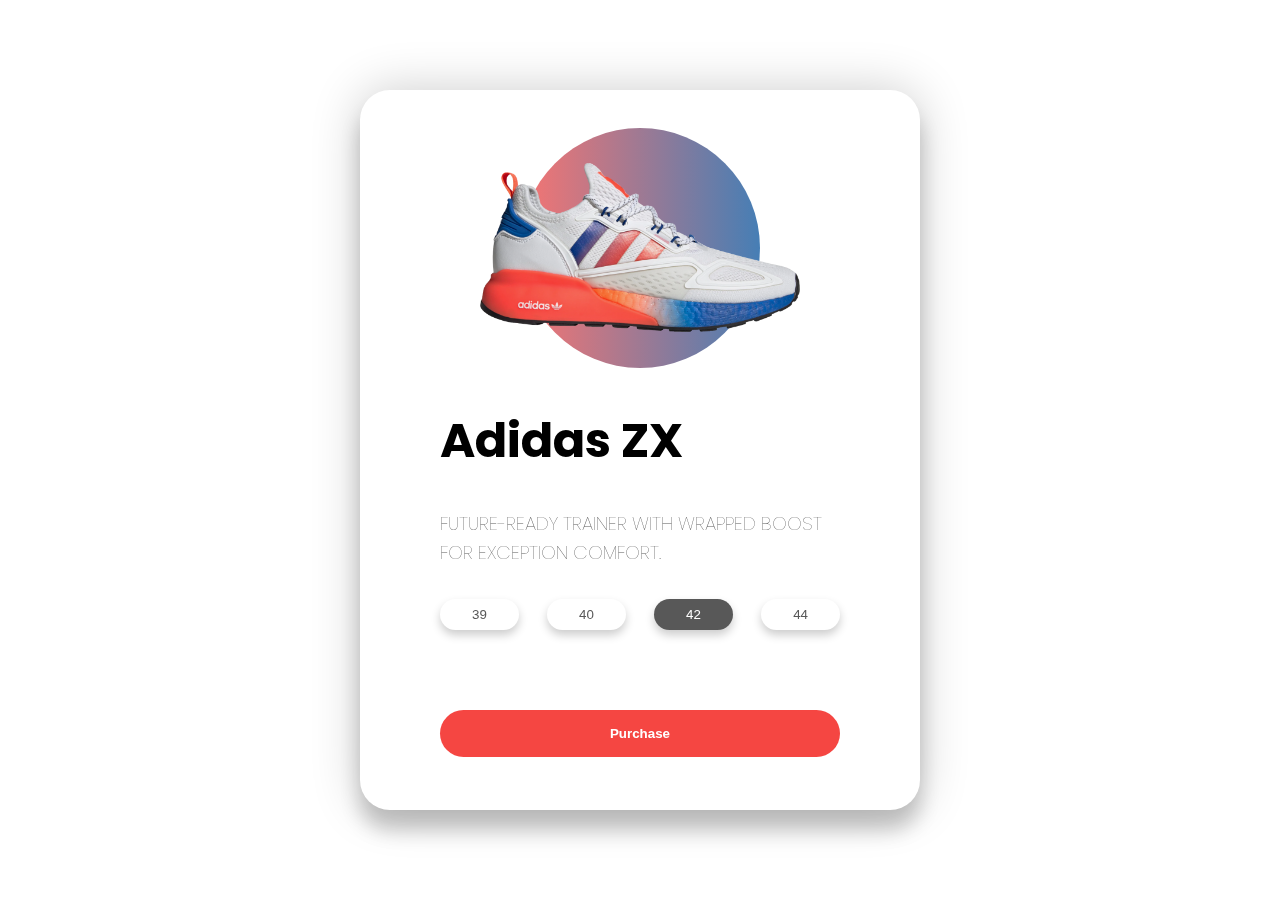
==== 3d_animation/index.html @ d0defae3 "3d_animation" ====
<!DOCTYPE html>
<html lang="en">
<head>
    <meta charset="UTF-8">
    <meta http-equiv="X-UA-Compatible" content="IE=edge">
    <meta name="viewport" content="width=device-width, initial-scale=1.0">
    <link rel="stylesheet" href="style.css">
    <link href="https://fonts.googleapis.com/css2?family=Poppins&display=swap" rel="stylesheet">
    <title>Awesome 3d animation</title>
</head>
<body>
    <div class="container">
        <div class="card">
            <div class="sneaker">
                <div class="circle"></div>
                <img src="./adidas.png" alt="adidas">
            </div>
            <div class="info">
                <h1 class="title">Adidas ZX</h1>
                <h3>FUTURE-READY TRAINER WITH WRAPPED BOOST FOR EXCEPTION COMFORT.</h3>
                <div class="sizes">
                    <button>39</button>
                    <button>40</button>
                    <button class="active">42</button>
                    <button>44</button>
                </div>
                <div class="purchase">
                    <button>Purchase</button>
                </div>
            </div>
        </div>
    </div>

    <script src="script.js"></script>
</body>
</html>
---- 3d_animation/style.css ----
* {
    margin: 0;
    padding: 0;
    box-sizing: border-box;
}

body {
    font-family: "Poppins", sans-serif;
    min-height: 100vh;
    display: flex;
    align-items: center;
    justify-content: center;
    perspective: 1000px;
}

.container {
    width: 50%;
    display: flex;
    align-items: center;
    justify-content: center;
}

.card {
    transform-style: preserve-3d;
    min-height: 80vh;
    width: 35rem;
    border-radius: 30px;
    padding: 0rem 5rem;
    box-shadow: 0 20px 20px rgba(0,0,0,0.2), 0 0px 50px rgba(0,0,0,0.2);
}

.sneaker {
    min-height: 35vh;
    display: flex;
    align-items: center;
    justify-content: center;
}

.sneaker img {
    width: 20rem;
    z-index: 2;
    transition: all 0.75s ease-out;
}

.circle {
    width: 15rem;
    height: 15rem;
    background: linear-gradient(to right, rgba(245,70,66,0.75), rgba(8,83,156,0.75));
    position: absolute;
    border-radius: 50%;
    z-index: 1;
}

.info h1 {
    font-size: 3rem;
    transition: all 0.75s ease-out;
}

.info h3 {
    font-size: 1.3 rem;
    padding: 2rem 0rem;
    color: #585858;
    font-weight: lighter;
    transition: all 0.75s ease-out;
}

.sizes {
    display: flex;
    justify-content: space-between;
    transition: all 0.75s ease-out;
}

.sizes button {
    padding: 0.5rem 2rem;
    background: none;
    border: none;
    box-shadow: 0px 5px 10px rgba(0,0,0,0.2);
    border-radius: 30px;
    cursor: pointer;
    color: #585858;
}

button.active {
    background: #585858;
    color: white;
}

.purchase {
    margin-top: 5rem;
}

.purchase button {
    width: 100%;
    padding: 1rem 0rem;
    background: #f54642;
    border: none;
    color: white;
    border-radius: 30px;
    font-weight: bolder;
    transition: all 0.75s ease-out;
}
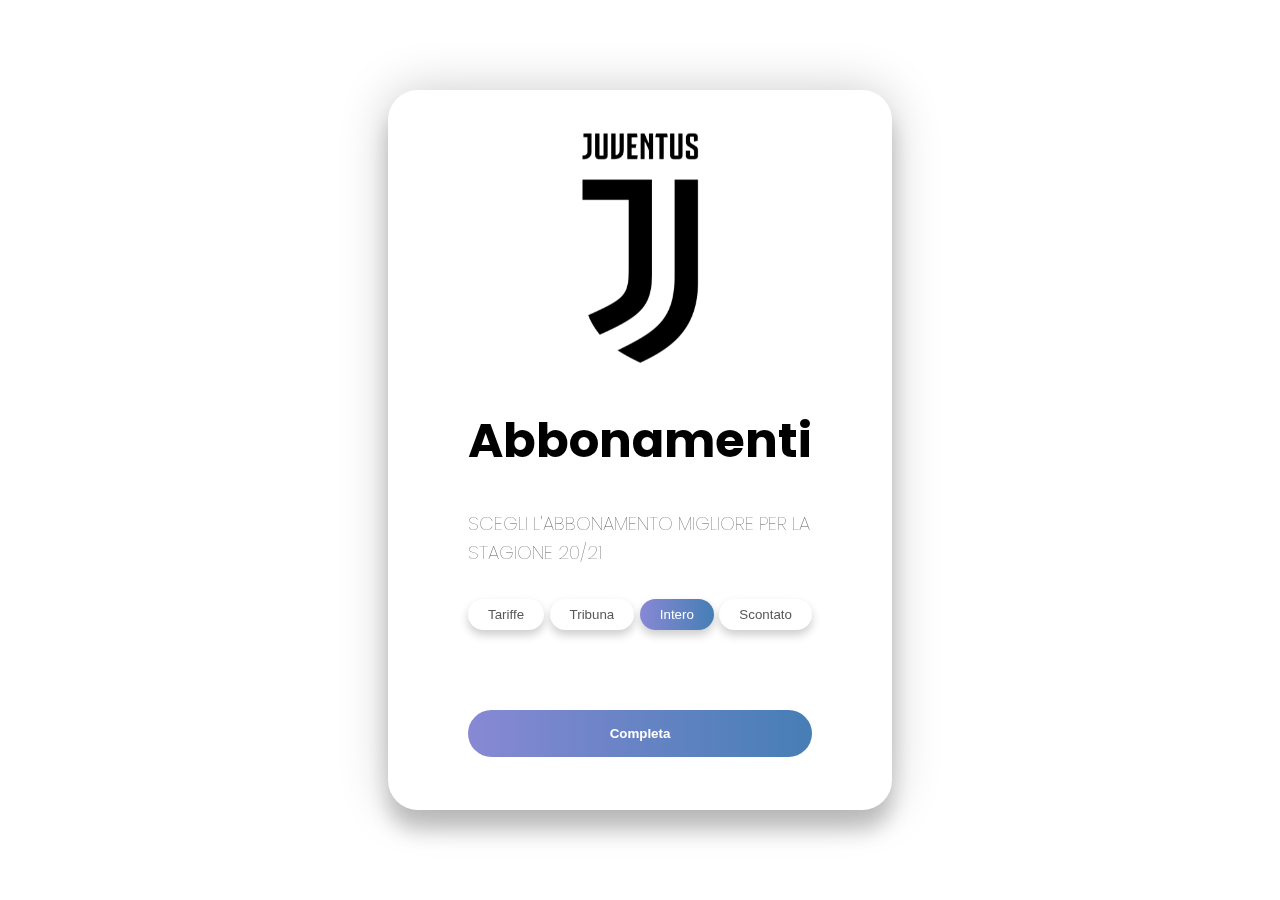
==== commit 80060693: "modifiche img,translate,testi e color button" ====
--- a/3d_animation/index.html
+++ b/3d_animation/index.html
@@ -12,20 +12,20 @@
     <div class="container">
         <div class="card">
             <div class="sneaker">
-                <div class="circle"></div>
-                <img src="./adidas.png" alt="adidas">
+                <!-- <div class="circle"></div> -->
+                <img src="./Juventus_logo.png" alt="adidas">
             </div>
             <div class="info">
-                <h1 class="title">Adidas ZX</h1>
-                <h3>FUTURE-READY TRAINER WITH WRAPPED BOOST FOR EXCEPTION COMFORT.</h3>
+                <h1 class="title">Abbonamenti</h1>
+                <h3>SCEGLI L'ABBONAMENTO MIGLIORE PER LA STAGIONE 20/21</h3>
                 <div class="sizes">
-                    <button>39</button>
-                    <button>40</button>
-                    <button class="active">42</button>
-                    <button>44</button>
+                    <button>Tariffe</button>
+                    <button>Tribuna</button>
+                    <button class="active">Intero</button>
+                    <button>Scontato</button>
                 </div>
                 <div class="purchase">
-                    <button>Purchase</button>
+                    <button>Completa</button>
                 </div>
             </div>
         </div>
--- a/3d_animation/style.css
+++ b/3d_animation/style.css
@@ -14,7 +14,7 @@
 }
 
 .container {
-    width: 50%;
+    width: 25%;
     display: flex;
     align-items: center;
     justify-content: center;
@@ -37,7 +37,7 @@
 }
 
 .sneaker img {
-    width: 20rem;
+    width: 8rem;
     z-index: 2;
     transition: all 0.75s ease-out;
 }
@@ -71,7 +71,7 @@
 }
 
 .sizes button {
-    padding: 0.5rem 2rem;
+    padding: 0.5rem 20px;
     background: none;
     border: none;
     box-shadow: 0px 5px 10px rgba(0,0,0,0.2);
@@ -80,8 +80,13 @@
     color: #585858;
 }
 
+.sizes button:hover {
+    background: linear-gradient(to right, rgba(95, 97, 197, 0.75), rgba(8,83,156,0.75));
+    color: white
+}
+
 button.active {
-    background: #585858;
+    background: linear-gradient(to right, rgba(95, 97, 197, 0.75), rgba(8,83,156,0.75));
     color: white;
 }
 
@@ -92,7 +97,7 @@
 .purchase button {
     width: 100%;
     padding: 1rem 0rem;
-    background: #f54642;
+    background: linear-gradient(to right, rgba(95, 97, 197, 0.75), rgba(8,83,156,0.75));
     border: none;
     color: white;
     border-radius: 30px;
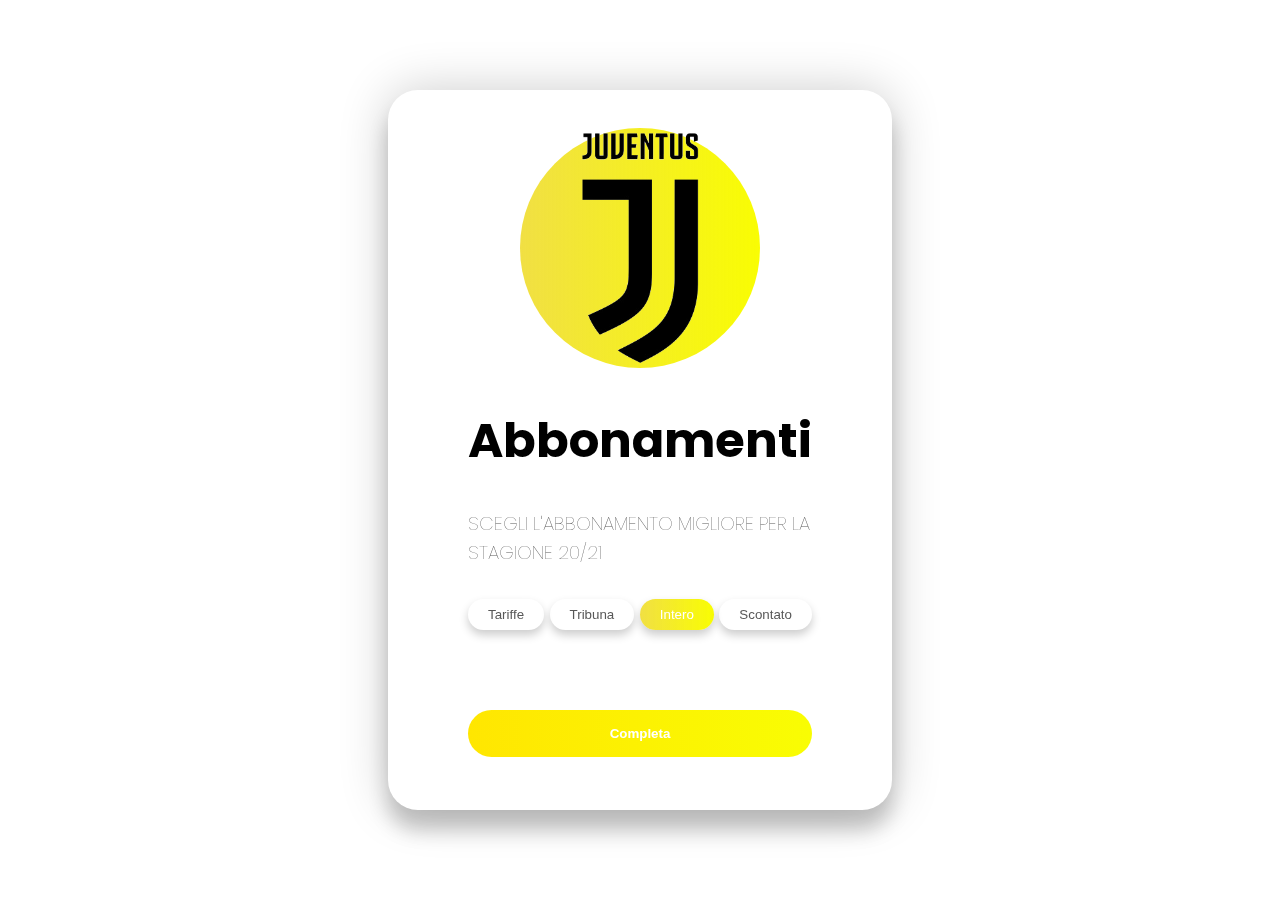
==== commit 5e73273d: "modifiche colori" ====
--- a/3d_animation/index.html
+++ b/3d_animation/index.html
@@ -12,7 +12,7 @@
     <div class="container">
         <div class="card">
             <div class="sneaker">
-                <!-- <div class="circle"></div> -->
+                <div class="circle"></div>
                 <img src="./Juventus_logo.png" alt="adidas">
             </div>
             <div class="info">
--- a/3d_animation/style.css
+++ b/3d_animation/style.css
@@ -45,7 +45,7 @@
 .circle {
     width: 15rem;
     height: 15rem;
-    background: linear-gradient(to right, rgba(245,70,66,0.75), rgba(8,83,156,0.75));
+    background: linear-gradient(to right, rgba(236, 213, 5, 0.75), rgb(249, 253, 3));
     position: absolute;
     border-radius: 50%;
     z-index: 1;
@@ -81,12 +81,12 @@
 }
 
 .sizes button:hover {
-    background: linear-gradient(to right, rgba(95, 97, 197, 0.75), rgba(8,83,156,0.75));
+    background: linear-gradient(to right, rgba(236, 213, 5, 0.75), rgb(249, 253, 3));
     color: white
 }
 
 button.active {
-    background: linear-gradient(to right, rgba(95, 97, 197, 0.75), rgba(8,83,156,0.75));
+    background: linear-gradient(to right, rgba(236, 213, 5, 0.75), rgb(249, 253, 3));
     color: white;
 }
 
@@ -97,7 +97,7 @@
 .purchase button {
     width: 100%;
     padding: 1rem 0rem;
-    background: linear-gradient(to right, rgba(95, 97, 197, 0.75), rgba(8,83,156,0.75));
+    background: linear-gradient(to right, rgb(255, 230, 1), rgb(249, 253, 3));
     border: none;
     color: white;
     border-radius: 30px;
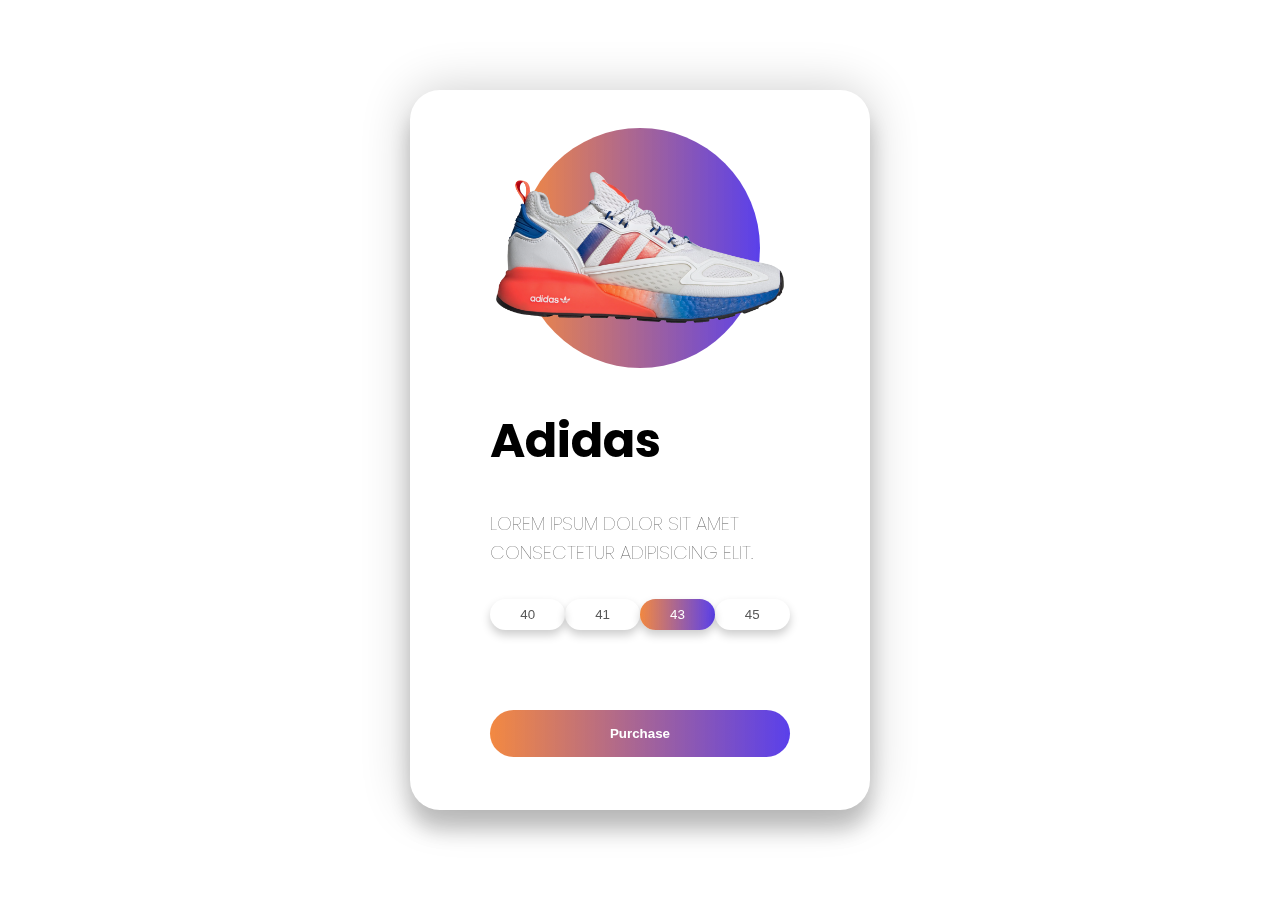
==== commit ef77268a: "restyling" ====
--- a/3d_animation/index.html
+++ b/3d_animation/index.html
@@ -13,19 +13,19 @@
         <div class="card">
             <div class="sneaker">
                 <div class="circle"></div>
-                <img src="./Juventus_logo.png" alt="adidas">
+                <img src="./adidas.png" alt="adidas">
             </div>
             <div class="info">
-                <h1 class="title">Abbonamenti</h1>
-                <h3>SCEGLI L'ABBONAMENTO MIGLIORE PER LA STAGIONE 20/21</h3>
+                <h1 class="title">Adidas</h1>
+                <h3 style="text-transform: uppercase;">Lorem ipsum dolor sit amet consectetur adipisicing elit. </h3>
                 <div class="sizes">
-                    <button>Tariffe</button>
-                    <button>Tribuna</button>
-                    <button class="active">Intero</button>
-                    <button>Scontato</button>
+                    <button>40</button>
+                    <button>41</button>
+                    <button class="active">43</button>
+                    <button>45</button>
                 </div>
                 <div class="purchase">
-                    <button>Completa</button>
+                    <button>Purchase</button>
                 </div>
             </div>
         </div>
--- a/3d_animation/style.css
+++ b/3d_animation/style.css
@@ -37,7 +37,7 @@
 }
 
 .sneaker img {
-    width: 8rem;
+    width: 18rem;
     z-index: 2;
     transition: all 0.75s ease-out;
 }
@@ -45,7 +45,7 @@
 .circle {
     width: 15rem;
     height: 15rem;
-    background: linear-gradient(to right, rgba(236, 213, 5, 0.75), rgb(249, 253, 3));
+    background: linear-gradient(to right, rgba(241, 121, 40, 0.884), rgb(90, 64, 235));
     position: absolute;
     border-radius: 50%;
     z-index: 1;
@@ -71,7 +71,7 @@
 }
 
 .sizes button {
-    padding: 0.5rem 20px;
+    padding: 0.5rem 30px;
     background: none;
     border: none;
     box-shadow: 0px 5px 10px rgba(0,0,0,0.2);
@@ -81,12 +81,12 @@
 }
 
 .sizes button:hover {
-    background: linear-gradient(to right, rgba(236, 213, 5, 0.75), rgb(249, 253, 3));
+    background: linear-gradient(to right, rgba(241, 121, 40, 0.884), rgb(90, 64, 235));
     color: white
 }
 
 button.active {
-    background: linear-gradient(to right, rgba(236, 213, 5, 0.75), rgb(249, 253, 3));
+    background: linear-gradient(to right, rgba(241, 121, 40, 0.884), rgb(90, 64, 235));
     color: white;
 }
 
@@ -97,7 +97,7 @@
 .purchase button {
     width: 100%;
     padding: 1rem 0rem;
-    background: linear-gradient(to right, rgb(255, 230, 1), rgb(249, 253, 3));
+    background: linear-gradient(to right, rgba(241, 121, 40, 0.884), rgb(90, 64, 235));
     border: none;
     color: white;
     border-radius: 30px;
